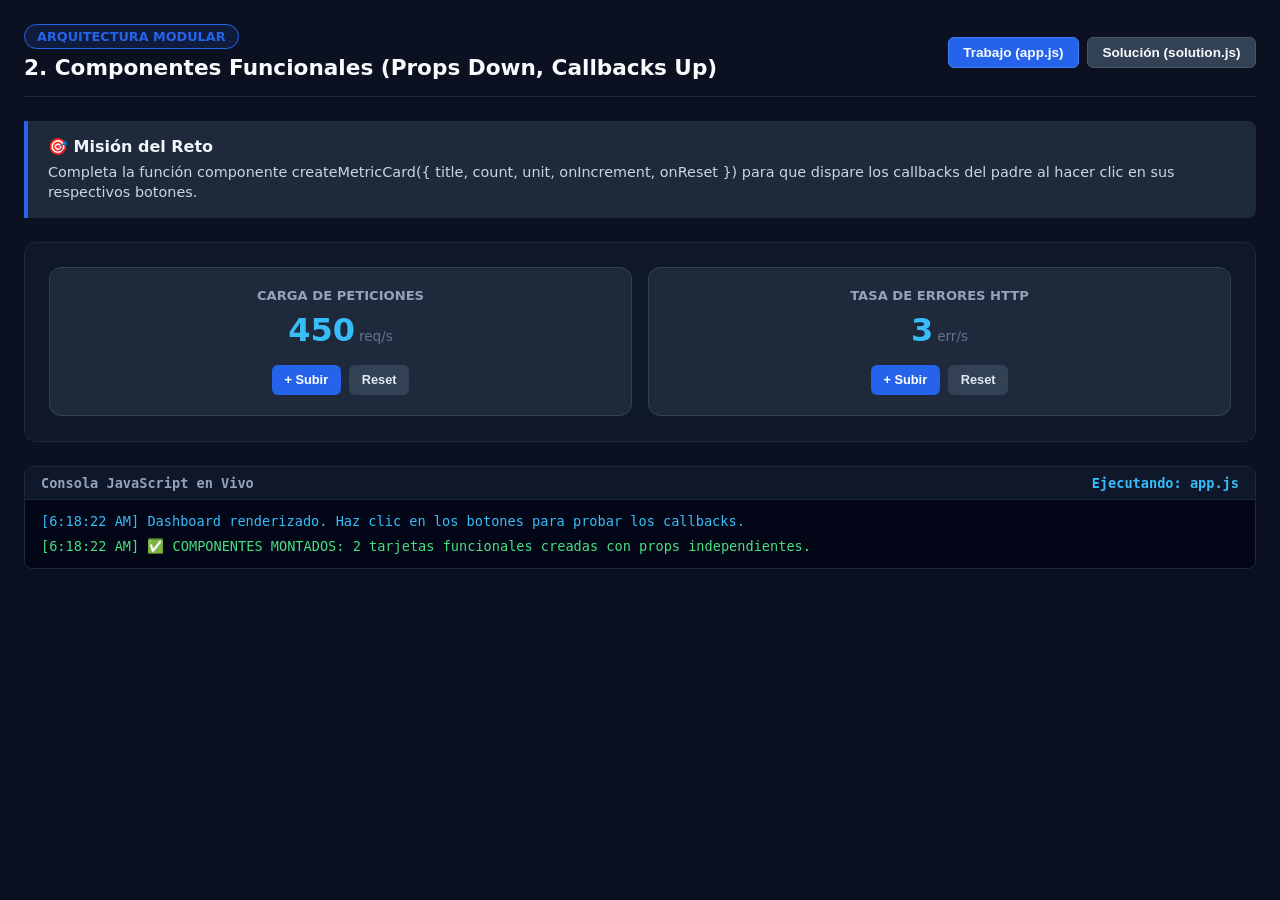
==== retos/02-componentes-funcionales/index.html @ d1aba6eb "feat(retos): publicar guias, PDF y 6 retos interactivos de DOM, componentes y asincronia" ====
<!DOCTYPE html>
<html lang="es">
<head>
  <meta charset="UTF-8" />
  <meta name="viewport" content="width=device-width, initial-scale=1.0" />
  <title>Reto 2 - 2. Componentes Funcionales (Props Down, Callbacks Up)</title>
  <style>
    * { box-sizing: border-box; }
    body {
      margin: 0;
      padding: 1.5rem;
      background: #0b1120;
      color: #f8fafc;
      font-family: system-ui, -apple-system, BlinkMacSystemFont, "Segoe UI", Roboto, sans-serif;
    }
    .header-bar {
      display: flex;
      justify-content: space-between;
      align-items: center;
      flex-wrap: wrap;
      gap: 1rem;
      padding-bottom: 1rem;
      border-bottom: 1px solid #1e293b;
      margin-bottom: 1.5rem;
    }
    .badge {
      display: inline-block;
      background: #2563eb22;
      color: #2563eb;
      border: 1px solid #2563eb;
      padding: 0.25rem 0.75rem;
      border-radius: 9999px;
      font-size: 0.8rem;
      font-weight: 700;
      text-transform: uppercase;
    }
    .btn-switch {
      background: #334155;
      color: #f8fafc;
      border: 1px solid #475569;
      padding: 0.45rem 0.9rem;
      border-radius: 6px;
      font-size: 0.85rem;
      font-weight: 600;
      cursor: pointer;
      transition: all 0.2s;
    }
    .btn-switch:hover { background: #475569; }
    .btn-switch.active {
      background: #2563eb;
      border-color: #3b82f6;
    }
    .card-mission {
      background: #1e293b;
      border-left: 4px solid #2563eb;
      border-radius: 0 8px 8px 0;
      padding: 1rem 1.25rem;
      margin-bottom: 1.5rem;
    }
    .card-mission h4 { margin: 0 0 0.35rem 0; font-size: 1rem; color: #f1f5f9; }
    .card-mission p { margin: 0; font-size: 0.9rem; color: #cbd5e1; line-height: 1.4; }
    #sandbox-root {
      background: #0f172a;
      border: 1px solid #1e293b;
      border-radius: 12px;
      padding: 1.5rem;
      min-height: 200px;
    }
    .console-panel {
      margin-top: 1.5rem;
      background: #020617;
      border: 1px solid #1e293b;
      border-radius: 8px;
      font-family: ui-monospace, SFMono-Regular, Menlo, Monaco, Consolas, monospace;
      font-size: 0.85rem;
      overflow: hidden;
    }
    .console-header {
      background: #0f172a;
      padding: 0.5rem 1rem;
      font-weight: 700;
      color: #94a3b8;
      border-bottom: 1px solid #1e293b;
      display: flex;
      justify-content: space-between;
    }
    .console-body {
      padding: 0.75rem 1rem;
      max-height: 180px;
      overflow-y: auto;
      display: flex;
      flex-direction: column;
      gap: 0.35rem;
    }
    .log-entry { line-height: 1.4; }
    .log-info { color: #38bdf8; }
    .log-warn { color: #f59e0b; }
    .log-error { color: #f87171; }
    .log-success { color: #4ade80; }
  </style>
  <link rel="stylesheet" href="styles.css" />
</head>
<body>
  <div class="header-bar">
    <div>
      <span class="badge">Arquitectura Modular</span>
      <h2 style="margin: 0.4rem 0 0 0; font-size: 1.35rem;">2. Componentes Funcionales (Props Down, Callbacks Up)</h2>
    </div>
    <div style="display: flex; gap: 0.5rem; align-items: center;">
      <button id="btn-starter" class="btn-switch active" onclick="loadScript('app.js')">Trabajo (app.js)</button>
      <button id="btn-solution" class="btn-switch" onclick="loadScript('solution.js')">Solución (solution.js)</button>
    </div>
  </div>

  <div class="card-mission">
    <h4>🎯 Misión del Reto</h4>
    <p>Completa la función componente createMetricCard({ title, count, unit, onIncrement, onReset }) para que dispare los callbacks del padre al hacer clic en sus respectivos botones.</p>
  </div>

  <!-- Raíz de Montaje del DOM -->
  <div id="sandbox-root"></div>

  <!-- Consola en Vivo -->
  <div class="console-panel">
    <div class="console-header">
      <span>Consola JavaScript en Vivo</span>
      <span id="active-script-label" style="color: #38bdf8;">Ejecutando: app.js</span>
    </div>
    <div id="console-output" class="console-body"></div>
  </div>

  <script>
    // Interceptor de consola
    const consoleBox = document.getElementById("console-output");
    function appendLog(type, text) {
      if (!consoleBox) return;
      const el = document.createElement("div");
      el.className = "log-entry log-" + type;
      el.textContent = "[" + new Date().toLocaleTimeString() + "] " + text;
      consoleBox.appendChild(el);
      consoleBox.scrollTop = consoleBox.scrollHeight;
    }

    const _origLog = console.log;
    const _origWarn = console.warn;
    const _origError = console.error;
    const _origInfo = console.info;

    console.log = function(...args) {
      const msg = args.map(a => typeof a === 'object' ? JSON.stringify(a) : String(a)).join(' ');
      appendLog(msg.includes('✅') ? 'success' : 'info', msg);
      _origLog.apply(console, args);
    };
    console.warn = function(...args) {
      appendLog('warn', args.join(' '));
      _origWarn.apply(console, args);
    };
    console.error = function(...args) {
      appendLog('error', args.join(' '));
      _origError.apply(console, args);
    };
    console.info = function(...args) {
      appendLog('info', args.join(' '));
      _origInfo.apply(console, args);
    };

    window.addEventListener("error", function(e) {
      appendLog('error', "Error en ejecución: " + e.message);
    });

    function resetSandbox() {
      consoleBox.innerHTML = "";
      const root = document.getElementById("sandbox-root");
      if (root) root.innerHTML = "";
    }

    function runHarnessPre() {
      try {
        
// --- [HARNESS OCULTO - RESET DEL DOM] ---
const root = document.getElementById("sandbox-root");
if (root) root.innerHTML = "";
    
      } catch(e) {
        console.error("Fallo en setup:", e.message);
      }
    }

    function runHarnessPost() {
      try {
        
// --- [HARNESS OCULTO - TEST] ---
setTimeout(() => {
  const root = document.getElementById("sandbox-root");
  const cards = root ? root.querySelectorAll(".metric-card") : [];
  if (cards.length === 2) {
    console.log("✅ COMPONENTES MONTADOS: 2 tarjetas funcionales creadas con props independientes.");
  } else {
    console.warn("⚠️ Se esperaban 2 tarjetas .metric-card en el dashboard.");
  }
}, 100);
    
      } catch(e) {
        console.error("Fallo en verificación:", e.message);
      }
    }

    function loadScript(scriptName) {
      resetSandbox();
      document.getElementById("btn-starter").className = scriptName === 'app.js' ? 'btn-switch active' : 'btn-switch';
      document.getElementById("btn-solution").className = scriptName === 'solution.js' ? 'btn-switch active' : 'btn-switch';
      document.getElementById("active-script-label").textContent = "Ejecutando: " + scriptName;

      runHarnessPre();

      // Cargar script dinámicamente
      fetch(scriptName + "?t=" + Date.now())
        .then(res => res.text())
        .then(code => {
          try {
            const runner = new Function(code);
            runner();
            runHarnessPost();
          } catch(err) {
            console.error("Error (" + err.name + "): " + err.message);
          }
        })
        .catch(err => {
          console.error("Error al cargar " + scriptName + ":", err.message);
        });
    }

    // Inicializar al cargar
    window.addEventListener("DOMContentLoaded", () => {
      loadScript("app.js");
    });
  </script>
</body>
</html>
---- retos/02-componentes-funcionales/styles.css ----
.metrics-dashboard {
        display: grid;
        grid-template-columns: repeat(auto-fit, minmax(180px, 1fr));
        gap: 1rem;
      }
      .metric-card {
        background: #1e293b;
        border: 1px solid #334155;
        border-radius: 12px;
        padding: 1.25rem;
        text-align: center;
      }
      .metric-title {
        font-size: 0.82rem;
        color: #94a3b8;
        text-transform: uppercase;
        font-weight: 700;
      }
      .metric-value {
        font-size: 2rem;
        font-weight: 800;
        color: #38bdf8;
        margin: 0.5rem 0;
      }
      .metric-unit {
        font-size: 0.85rem;
        color: #64748b;
        font-weight: 400;
        margin-left: 0.25rem;
      }
      .btn-group {
        display: flex;
        gap: 0.5rem;
        justify-content: center;
        margin-top: 1rem;
      }
      .btn {
        cursor: pointer;
        border: none;
        padding: 0.45rem 0.8rem;
        border-radius: 6px;
        font-weight: 600;
        font-size: 0.8rem;
        transition: all 0.2s;
      }
      .btn-primary {
        background: #2563eb;
        color: white;
      }
      .btn-primary:hover {
        background: #1d4ed8;
      }
      .btn-secondary {
        background: #334155;
        color: #e2e8f0;
      }
      .btn-secondary:hover {
        background: #475569;
      }
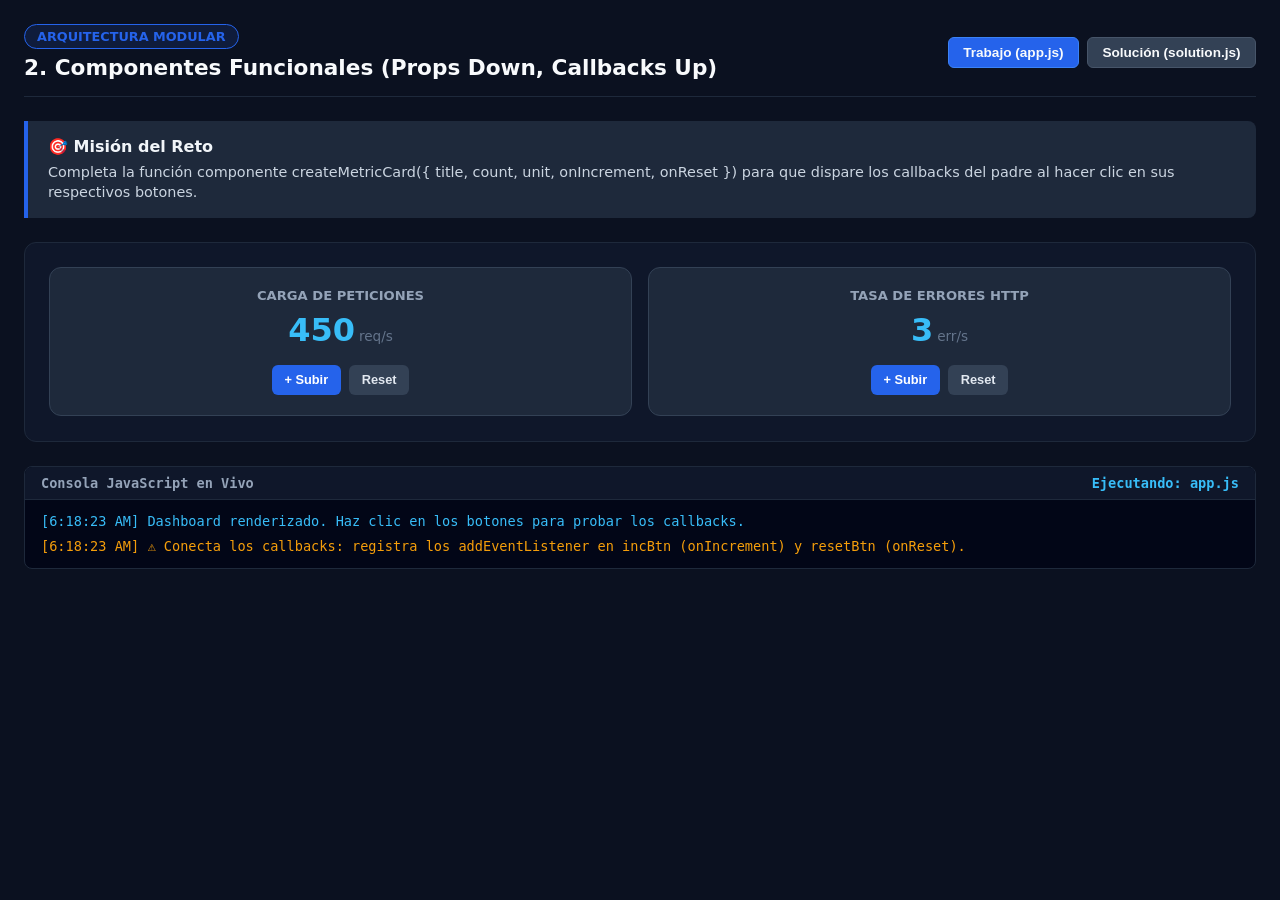
==== commit fcf0720f: "feat(retos): publicar guias, PDF y 6 retos interactivos de DOM, componentes y asincronia" ====
--- a/retos/02-componentes-funcionales/index.html
+++ b/retos/02-componentes-funcionales/index.html
@@ -178,6 +178,10 @@
       try {
         
 // --- [HARNESS OCULTO - RESET DEL DOM] ---
+window.__state = {
+  peticionesPorSegundo: 450,
+  erroresDetectados: 3
+};
 const root = document.getElementById("sandbox-root");
 if (root) root.innerHTML = "";
     
@@ -193,10 +197,19 @@
 setTimeout(() => {
   const root = document.getElementById("sandbox-root");
   const cards = root ? root.querySelectorAll(".metric-card") : [];
-  if (cards.length === 2) {
-    console.log("✅ COMPONENTES MONTADOS: 2 tarjetas funcionales creadas con props independientes.");
+  if (cards.length !== 2) {
+    console.warn("⚠️ Se esperaban 2 tarjetas .metric-card en el dashboard.");
+    return;
+  }
+  const incBtn = cards[0].querySelector(".btn-primary");
+  const stateRef = window.__state;
+  if (!stateRef) return;
+  const valBefore = stateRef.peticionesPorSegundo;
+  if (incBtn) incBtn.click();
+  if (stateRef.peticionesPorSegundo > valBefore) {
+    console.log("✅ EVALUACIÓN EXITOSA: Callbacks conectados. El componente hijo comunica eventos al padre.");
   } else {
-    console.warn("⚠️ Se esperaban 2 tarjetas .metric-card en el dashboard.");
+    console.warn("⚠️ Conecta los callbacks: registra los addEventListener en incBtn (onIncrement) y resetBtn (onReset).");
   }
 }, 100);
     
